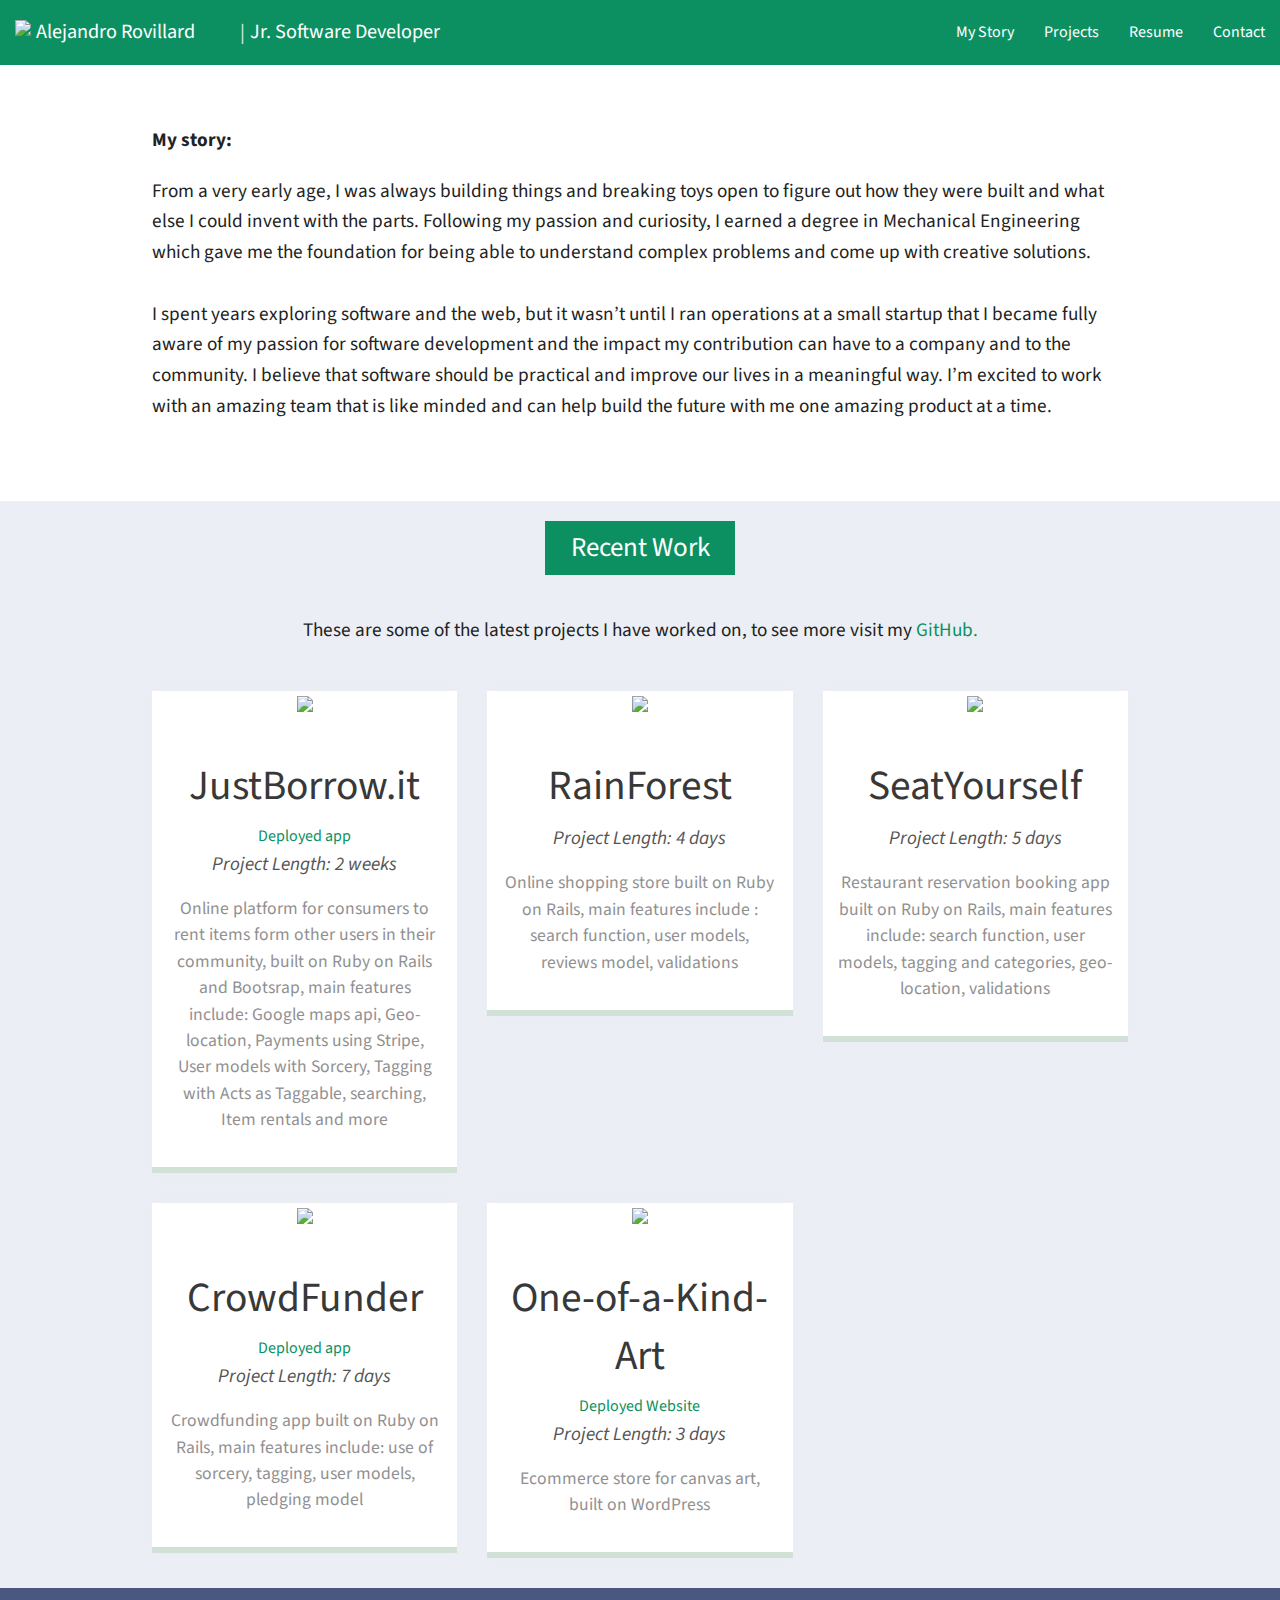
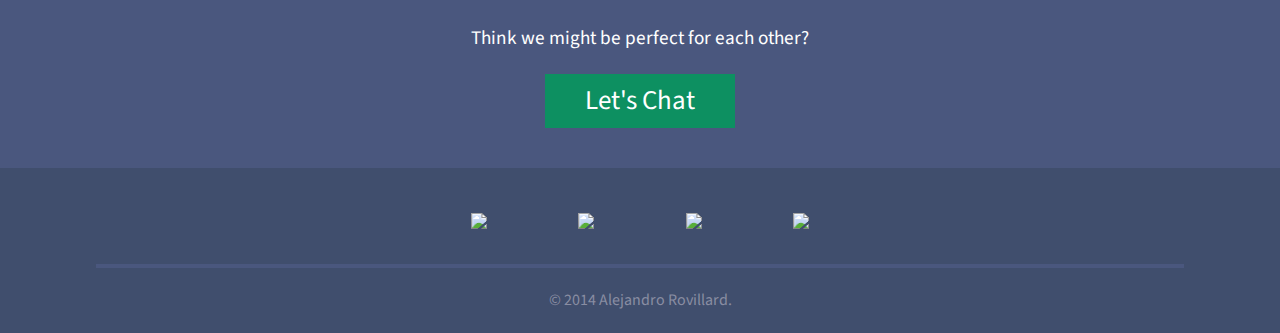
==== index.html @ 22dba18c "first commit" ====
<!DOCTYPE html>
<html class="no-js" lang="en" >
  <head>
    <title>Alejandro Rovillard's portfolio</title>
    <meta charset="utf-8">
    <meta name="viewport" content="width=device-width, initial-scale=1.0"/>
    <link rel="shortcut icon" type="image/x-icon" href="http://i745.photobucket.com/albums/xx99/arovillard/ale_favicon_25x25_2_zps5f5c87a9.png" />
    <link href='http://fonts.googleapis.com/css?family=Source+Sans+Pro:300,400,600' rel='stylesheet' type='text/css'>
    <link rel="stylesheet" href="css/normalize.css">
    <link rel="stylesheet" href="css/foundation.mini.css">
    <link rel="stylesheet" href="css/foundation.css">
    <link rel="stylesheet" href="css/app.css">
    <script src="http://ajax.googleapis.com/ajax/libs/jquery/1.11.0/jquery.min.js"></script>
    <script src="js/vendor/modernizr.js"></script>
  </head>
  <body>

    <!-- start header section -->
  <div class="sticky">
    <nav class="top-bar" data-topbar >
      <ul class="title-area logo-ul">
        <!-- <li class="mypicture">
          <img class="profile-pic" src="./images/me.jpg">
        </li> -->
        <li class="name float left">
          <img class="logo-ale" src="http://i745.photobucket.com/albums/xx99/arovillard/ale_logo_100x50_zps76ef29b4.png">
            <h1><a href="index.html">Alejandro Rovillard</a></h1>
        </li>
        <li class="name pipe show-for-large-up float left ">
          <h1>|</h1>
        </li>
        <li class="name show-for-large-up left ">
          <h1><a>Jr. Software Developer</a></h1>
        </li>
        <li class="toggle-topbar menu-icon"><a href="#"></a></li>
      </ul>

      <section class="top-bar-section">
        <!-- Right Nav Section -->
        <ul class="right nav-ul">
          <li><a class="float-right margin-left" href="#my-story">My Story</a></li>
          <li><a href="#my-projects">Projects</a></li>
          <li><a  href="./resume/resume.html" target="_blank">Resume</a></li>
          <li><a  href="#contact-me">Contact</a></li>
        </ul>
      </section>
    </nav>
  </div>
<!-- end of header section -->
<img src="./img/mobilepagephoto1.png" class="show-for-small-only">
<!-- Start of about me -->

    <section class="row" name="my-story" id="my-story">
      <div class="col1">
        <div class="my-story show-for-medium-up">
          <p>
            <strong>My story:</strong>
          </p>
          <p>
            From a very early age, I was always building things and breaking toys open to figure out how they were built and what else I could invent with the parts. Following my passion and curiosity, I earned a degree in Mechanical Engineering which gave me the foundation for being able to understand complex problems and come up with creative solutions.<br><br>I spent years exploring software and the web, but it wasn’t until I ran operations at a small startup that I became fully aware of my passion for software development and the impact my contribution can have to a company and to the community. I believe that software should be practical and improve our lives in a meaningful way. I’m excited to work with an amazing team that is like minded and can help build the future with me one amazing product at a time.
          </p>
        </div>
        <div class="my-story-mobile show-for-small-only">
          <p>
            Hi, I'm Alejandro Rovillard, a Ruby on Rails and Front-end developer living in Toronto. See my <a href="#my-projects">latest work</a>, read my <a href="http://www.tumblr.com/blog/arovillard">thoughts about coding</a> and follow me on twitter <a href="https://twitter.com/arovillard">@arovillard</a>.
          </p>
        </div>
      </div>
    </section>
    <!-- end of about me section -->

<!-- Start of projects  -->


    <section class="projects" id="my-projects">
      <div class="row">
        <div class="recent-projects-head">
          <h3>Recent Work</h3>
          <p>These are some of the latest projects I have worked on, to see more visit my <a href="http://github.com/arovillard">GitHub.</a></p>
        </div>
      </div>

      <div class="row">
        <ul class="small-block-grid-1 large-block-grid-3">
          <li>
            <div class="post-grid">
              <div class="profile-image"><img style=" max-width: 296px" src="http://i745.photobucket.com/albums/xx99/arovillard/ScreenShot2014-03-09at110835PM_zps809f2ce3.png"></div>
              <h4><a href="https://github.com/arovillard/justborrow" target="_blank">JustBorrow.it</a></h4>
              <a href="http://justborrowit.herokuapp.com" target="_blank">Deployed app</a>
              <label>Project Length: 2 weeks</label>
              <p>Online platform for consumers to rent items form other users in their community, built on Ruby on Rails and Bootsrap, main features include: Google maps api, Geo-location, Payments using Stripe, User models with Sorcery, Tagging with Acts as Taggable, searching, Item rentals and more</p>
            </div>
          </li>
          <li>
            <div class="post-grid">
              <div class="profile-image"><img style=" max-width: 296px" src="http://i745.photobucket.com/albums/xx99/arovillard/rainforest_zps61410afb.png"></div>
              <h4><a href="https://github.com/arovillard/rainforest" target="_blank">RainForest</a></h4>
              <label>Project Length: 4 days</label>
              <p>Online shopping store built on Ruby on Rails, main features include : search function, user models, reviews model, validations</p>
            </div>
          </li>
          <li>
            <div class="post-grid">
              <div class="profile-image"><img style=" max-width: 296px" src="http://i745.photobucket.com/albums/xx99/arovillard/seatyourself_zpsd030236d.png"></div>
              <h4><a href="https://github.com/arovillard/seatyourself" target="_blank">SeatYourself</a></h4>
              <label>Project Length: 5 days</label>
              <p>Restaurant reservation booking app built on Ruby on Rails, main features include: search function, user models, tagging and categories, geo-location, validations</p>
            </div>
          </li>
          <li>
            <div class="post-grid">
              <div class="profile-image"><img style=" max-width: 296px" src="http://i745.photobucket.com/albums/xx99/arovillard/crowdfunder_zps36610ce6.png"></div>
              <h4><a href="https://github.com/countercheck/crowdfunder/commits?author=arovillard" target="_blank">CrowdFunder</a></h4>
              <a href="http://fast-hollows-9200.herokuapp.com/" target="_blank">Deployed app</a>
              <label>Project Length: 7 days</label>
              <p>Crowdfunding app built on Ruby on Rails, main features include: use of sorcery, tagging, user models, pledging model</p>
            </div>
          </li>
          <li>
            <div class="post-grid">
              <div class="profile-image"><img style=" max-width: 296px" src="http://i745.photobucket.com/albums/xx99/arovillard/ScreenShot2014-03-18at72847PM_zps5b514cce.png"></div>
              <h4><a href="http://oneofakindart.org" target="_blank">One-of-a-Kind-Art</a></h4>
              <a href="http://oneofakindart.org" target="_blank">Deployed Website</a>
              <label>Project Length: 3 days</label>
              <p>Ecommerce store for canvas art, built on WordPress</p>
            </div>
          </li>
        </ul>
      </div>
  </section>
  <!-- end of projects -->
  <section class="lets-chat">
    <div class="row">
          <div class="recent-projects-head">
            <p>Think we might be perfect for each other?</p>
            <a href="mailto:arovillard@gmail.com"><h3>Let's Chat</h3></a>
          </div>
        </div>
  </section>

    <!-- start of contact me -->
    <section class="contact" id="contact-me">
      <div class="row">
        <div class="contact-me-center">
          <ul class="small-block-grid-2 large-block-grid-4">
            <li>
              <a href="mailto:arovillard@gmail.com"><img src="http://i745.photobucket.com/albums/xx99/arovillard/email_icn_60x60_zps6b67350d.png"></a>
            </li>
            <li>
              <a href="http://github.com/arovillard"><img src="http://i745.photobucket.com/albums/xx99/arovillard/github_icn_60x60_zpsf07d4ca7.png"></a>
            </li>
            <li>
              <a href="http://www.tumblr.com/blog/arovillard"><img src="http://i745.photobucket.com/albums/xx99/arovillard/tumblr_icn_60x60_zps6d826bbd.png"></a>
            </li>
            <li>
              <a href="htt://www.linkedin.com/in/arovillard"><img src="http://i745.photobucket.com/albums/xx99/arovillard/linkedin_icn_60x60_zps12db68f8.png"></a>
            </li>
          </ul>
        </div>
      </div>
    </section>

    <!-- end of contact me  -->
<div class="breakline"><hr></div>
<!-- start of footer -->
    <section class="footer">
        <div class="copyright">
          <p class="copy">&copy; 2014 Alejandro Rovillard.</p>
        </div>
    </section>
    <!-- end of footer -->

  <script src="js/vendor/jquery.js"></script>
  <script src="js/foundation.min.js"></script>
  <script src="js/foundation/foundation.magellan.js"></script>
  <script>
    $(document).foundation();
      $(document).ready(function(){
      $('a[href*=#]').click(function() {
        if (location.pathname.replace(/^\//,'') == this.pathname.replace(/^\//,'')
        && location.hostname == this.hostname) {
          var $target = $(this.hash);
          $target = $target.length && $target
          || $('[name=' + this.hash.slice(1) +']');
          if ($target.length) {
            var targetOffset = $target.offset().top;
            $('html,body')
            .animate({scrollTop: targetOffset}, 1100);
           return false;
          }
        }
      });
    });
  </script>
  <script>
    (function(i,s,o,g,r,a,m){i['GoogleAnalyticsObject']=r;i[r]=i[r]||function(){
    (i[r].q=i[r].q||[]).push(arguments)},i[r].l=1*new Date();a=s.createElement(o),
    m=s.getElementsByTagName(o)[0];a.async=1;a.src=g;m.parentNode.insertBefore(a,m)
    })(window,document,'script','//www.google-analytics.com/analytics.js','ga');

    ga('create', 'UA-45853563-2', 'alejandrorovillard.com');
    ga('send', 'pageview');

  </script>
  </body>
</html>
---- css/app.css ----
*.{
    font-family: 'Source Sans Pro', sans-serif !important;
}

hr {
    margin: 0 auto;
    padding: 0;
    width: 85%;
    border: solid #4a577e;
    border-width: 4px 0 0;
    clear: both;
    height: 0;
}

.breakline {
    background-color: #404e6d;
}

.projects{
    text-align: center;
    background-color:#eceef5;
}

.projects p{
  font-size: 1.2rem;
  margin-bottom: 45px;
}

.lets-chat{
    text-align: center;
    background-color:#4a577e;
}

.lets-chat p{
    padding-top: 35px;
    font-size: 1.2rem;
    color: white;
}


.contact {
  background-color: #404e6d;
}

.contact-me-center {
    margin: auto;
}

.post-grid{
    float: left;
    text-align: center;
    background: #FFF;
    padding-bottom: 1em;
    box-shadow: 0px 0px 10px rgba(238, 238, 238, 0.08);
    border-bottom: 6px solid #d1e1d6;
    width: 100%;
}
.post-grid:nth-child(3){
    margin-right:0;
}
/*----recent-posts-head-----*/
.recent-posts-head{
    /*text-align:center;*/
    padding: 40px 0;

}
.recent-posts-head h3{
    color: #383838;
    font-size: 1.5em;
}
.recent-posts-head p{
    color: #383838;
    line-height: 1.5em;
    /*width: 50%;
    margin: 0 auto;*/
}
.post-grid span{
    background: #E9E9E9;
    width: 100%;
    padding: 4em 0px;
    display: block;
    cursor:pointer;
}
.post-grid span a{
    width: 80px;
    height: 80px;
    display: inline-block;
    background: url(../images/post-icon.png) no-repeat;
}
.post-grid h4 a{
    color: #383838;
    font-size: 1.8em;
    margin: 1em 0 0em 0;
    display: block;
}
.post-grid p{
    color: #909090;
    width: 90%;
    font-size: 1.1em;
    margin: 1em auto;
    line-height: 1.5em;
}
.post-grid label{
    color:#545454;
    font-size:1.2em;
    font-style:italic;
}

.contact-me-center {
    padding: 40px 0 0 0;
    width: 41%;
    margin: 0px auto 0px auto;
}

.contact-me-center li{
    text-align: center;
}

.contact-me-center h3 {
    float: left;
}

.contact-me {
    list-style-type: none;
    text-align: center;
}


.inline-list > li {
        display: inline;
        font-size: 20px;
        margin-bottom: 20px;
}

.contact-me li> a{
    padding: 5px;
    border-radius: 5px;
}

.recent-projects-head {
    line-height: 1.5em;
    font-size: 1.5em;
}
.recent-projects-head h3 {
    color: white;
    margin: 20px auto 40px auto;
    width: 190px;
    padding: 8px 0;
    background-color: #0d9061;
}

.my-story {
  padding: 60px 0;
}

.my-story p {
    font-size: 1.2rem;
}

.my-story-mobile {
  padding: 15px 0 45px 0;
}

.my-story-mobile p {
    text-align: center;
    font-size: 1.2rem;
    margin: auto;
    width: 80%;
}

.top-bar-section ul li > a {
    font-size: 1rem;
}

.pipe {
    padding-top: 10px;
    margin: 0 15px;
    opacity: 0.85;
}

.title {
    padding: 0 15px;
}

.name h1{
    font-size: 1.2rem;
    color: #fff;
}


.top-bar .toggle-topbar.menu-icon {
    margin-top: 15px;
    margin-right: 7px;
}

.row {
    padding-right: .75rem;
    padding-left: .75rem;
}

.footer{
    background-color: #404e6d;
}

.copyright p{
    color: #898da2;
    margin-bottom: 0;
    padding: 20px 0;
    text-align: center;
}

.logo-ale {
    max-width: 49px;
    float: left;
    margin: 20px 5px;
}

.logo-ul {
    padding-left: 10px !important;
}

.nav-ul {
}
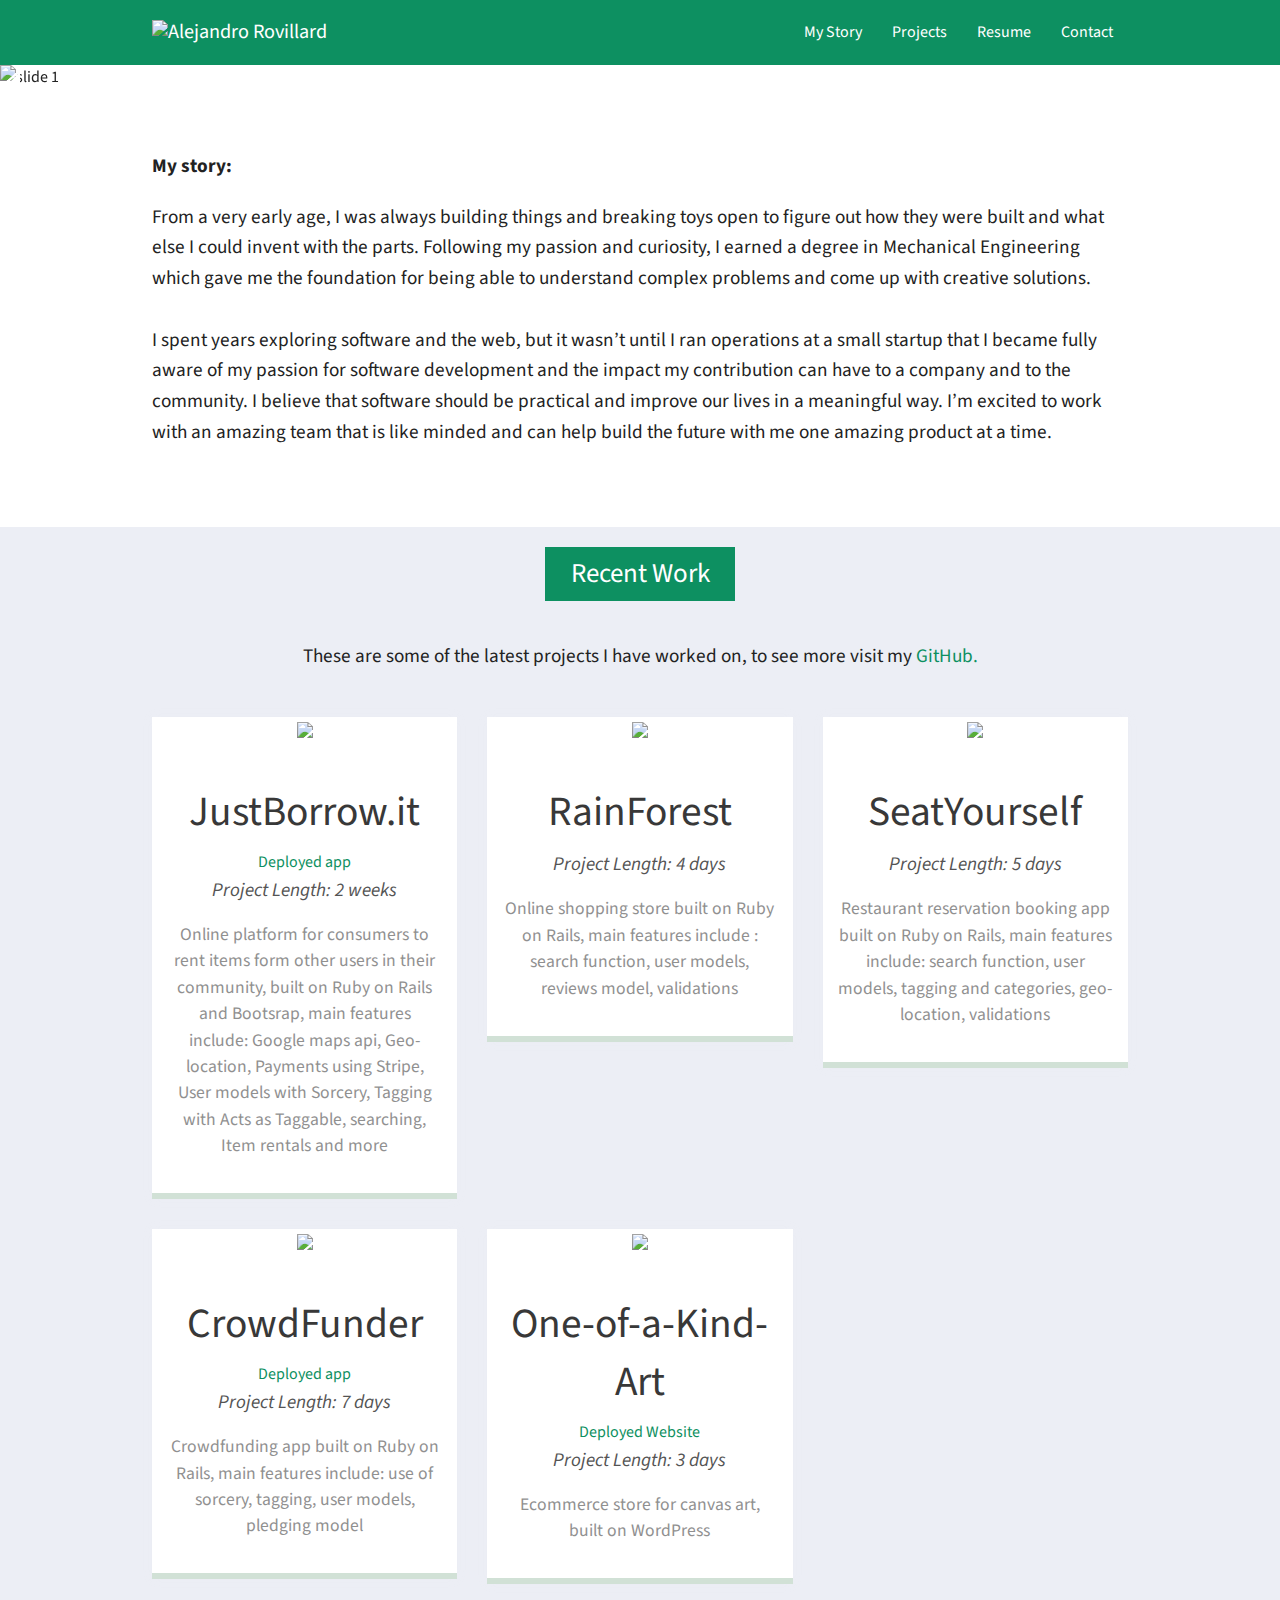
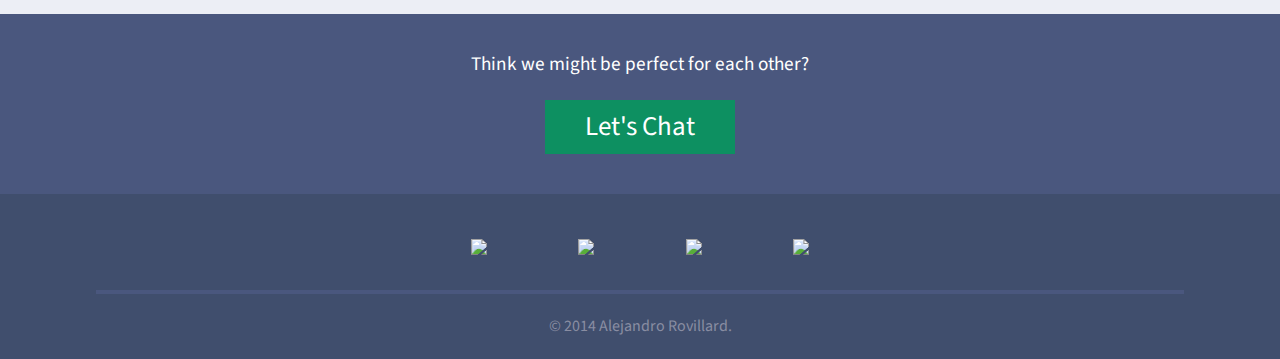
==== commit 041e759b: "add orbiter, fix nav anchor tags" ====
--- a/index.html
+++ b/index.html
@@ -16,8 +16,8 @@
   <body>
 
     <!-- start header section -->
-  <div class="sticky">
-    <nav class="top-bar" data-topbar >
+  <div class="sticky main-nav">
+    <nav class="top-bar row" data-topbar >
       <ul class="title-area logo-ul">
         <!-- <li class="mypicture">
           <img class="profile-pic" src="./images/me.jpg">
@@ -26,12 +26,12 @@
           <img class="logo-ale" src="http://i745.photobucket.com/albums/xx99/arovillard/ale_logo_100x50_zps76ef29b4.png">
             <h1><a href="index.html">Alejandro Rovillard</a></h1>
         </li>
-        <li class="name pipe show-for-large-up float left ">
+        <!-- <li class="name pipe show-for-large-up float left ">
           <h1>|</h1>
         </li>
         <li class="name show-for-large-up left ">
           <h1><a>Jr. Software Developer</a></h1>
-        </li>
+        </li> -->
         <li class="toggle-topbar menu-icon"><a href="#"></a></li>
       </ul>
 
@@ -49,6 +49,26 @@
 <!-- end of header section -->
 <img src="./img/mobilepagephoto1.png" class="show-for-small-only">
 <!-- Start of about me -->
+<ul class="example-orbit hide-for-small" data-orbit>
+  <li>
+    <img src="https://s3-us-west-2.amazonaws.com/profilesiteale/ale_boat.jpg" alt="slide 1" />
+    <!-- <div class="orbit-caption">
+      Caption One.
+    </div> -->
+  </li>
+  <li>
+    <img src="https://s3-us-west-2.amazonaws.com/profilesiteale/ale_car.jpg" alt="slide 2" />
+    <!-- <div class="orbit-caption">
+      Caption Two.
+    </div> -->
+  </li>
+  <li>
+    <img src="https://s3-us-west-2.amazonaws.com/profilesiteale/ale_lake.jpg" alt="slide 3" />
+    <!-- <div class="orbit-caption">
+      Caption Three.
+    </div>
+ -->  </li>
+</ul>
 
     <section class="row" name="my-story" id="my-story">
       <div class="col1">
@@ -171,26 +191,42 @@
     <!-- end of footer -->
 
   <script src="js/vendor/jquery.js"></script>
-  <script src="js/foundation.min.js"></script>
+  <script src="js/foundation/foundation.js"></script>
+  <script src="js/foundation/foundation.orbit.js"></script>
+  <script src="js/foundation/foundation.topbar.js"></script>
   <script src="js/foundation/foundation.magellan.js"></script>
+  <script type="text/javascript">
+  $(document).foundation({
+            orbit: {
+              animation: 'fade', // Sets the type of animation used for transitioning between slides, can also be 'fade'
+              timer_speed: 7000, // Sets the amount of time in milliseconds before transitioning a slide
+              pause_on_hover: false,
+              bullets: false,
+              circular: true,
+              next_on_click: true,
+              timer: false,
+              slide_number: false,
+            }
+          });
+   $(document).foundation();
+  </script>
   <script>
-    $(document).foundation();
       $(document).ready(function(){
-      $('a[href*=#]').click(function() {
-        if (location.pathname.replace(/^\//,'') == this.pathname.replace(/^\//,'')
-        && location.hostname == this.hostname) {
-          var $target = $(this.hash);
-          $target = $target.length && $target
-          || $('[name=' + this.hash.slice(1) +']');
-          if ($target.length) {
-            var targetOffset = $target.offset().top;
-            $('html,body')
-            .animate({scrollTop: targetOffset}, 1100);
-           return false;
+        $('a[href*=#]').click(function() {
+          if (location.pathname.replace(/^\//,'') == this.pathname.replace(/^\//,'')
+          && location.hostname == this.hostname) {
+            var $target = $(this.hash);
+            $target = $target.length && $target
+            || $('[name=' + this.hash.slice(1) +']');
+            if ($target.length) {
+              var targetOffset = $target.offset().top;
+              $('html,body')
+              .animate({scrollTop: targetOffset}, 1100);
+             return false;
+            }
           }
-        }
+        });
       });
-    });
   </script>
   <script>
     (function(i,s,o,g,r,a,m){i['GoogleAnalyticsObject']=r;i[r]=i[r]||function(){
--- a/css/app.css
+++ b/css/app.css
@@ -212,12 +212,9 @@
 .logo-ale {
     max-width: 49px;
     float: left;
-    margin: 20px 5px;
-}
-
-.logo-ul {
-    padding-left: 10px !important;
-}
-
-.nav-ul {
-}
+    margin: 20px 0;
+}
+
+.main-nav {
+    background-color: #0d9061;
+}
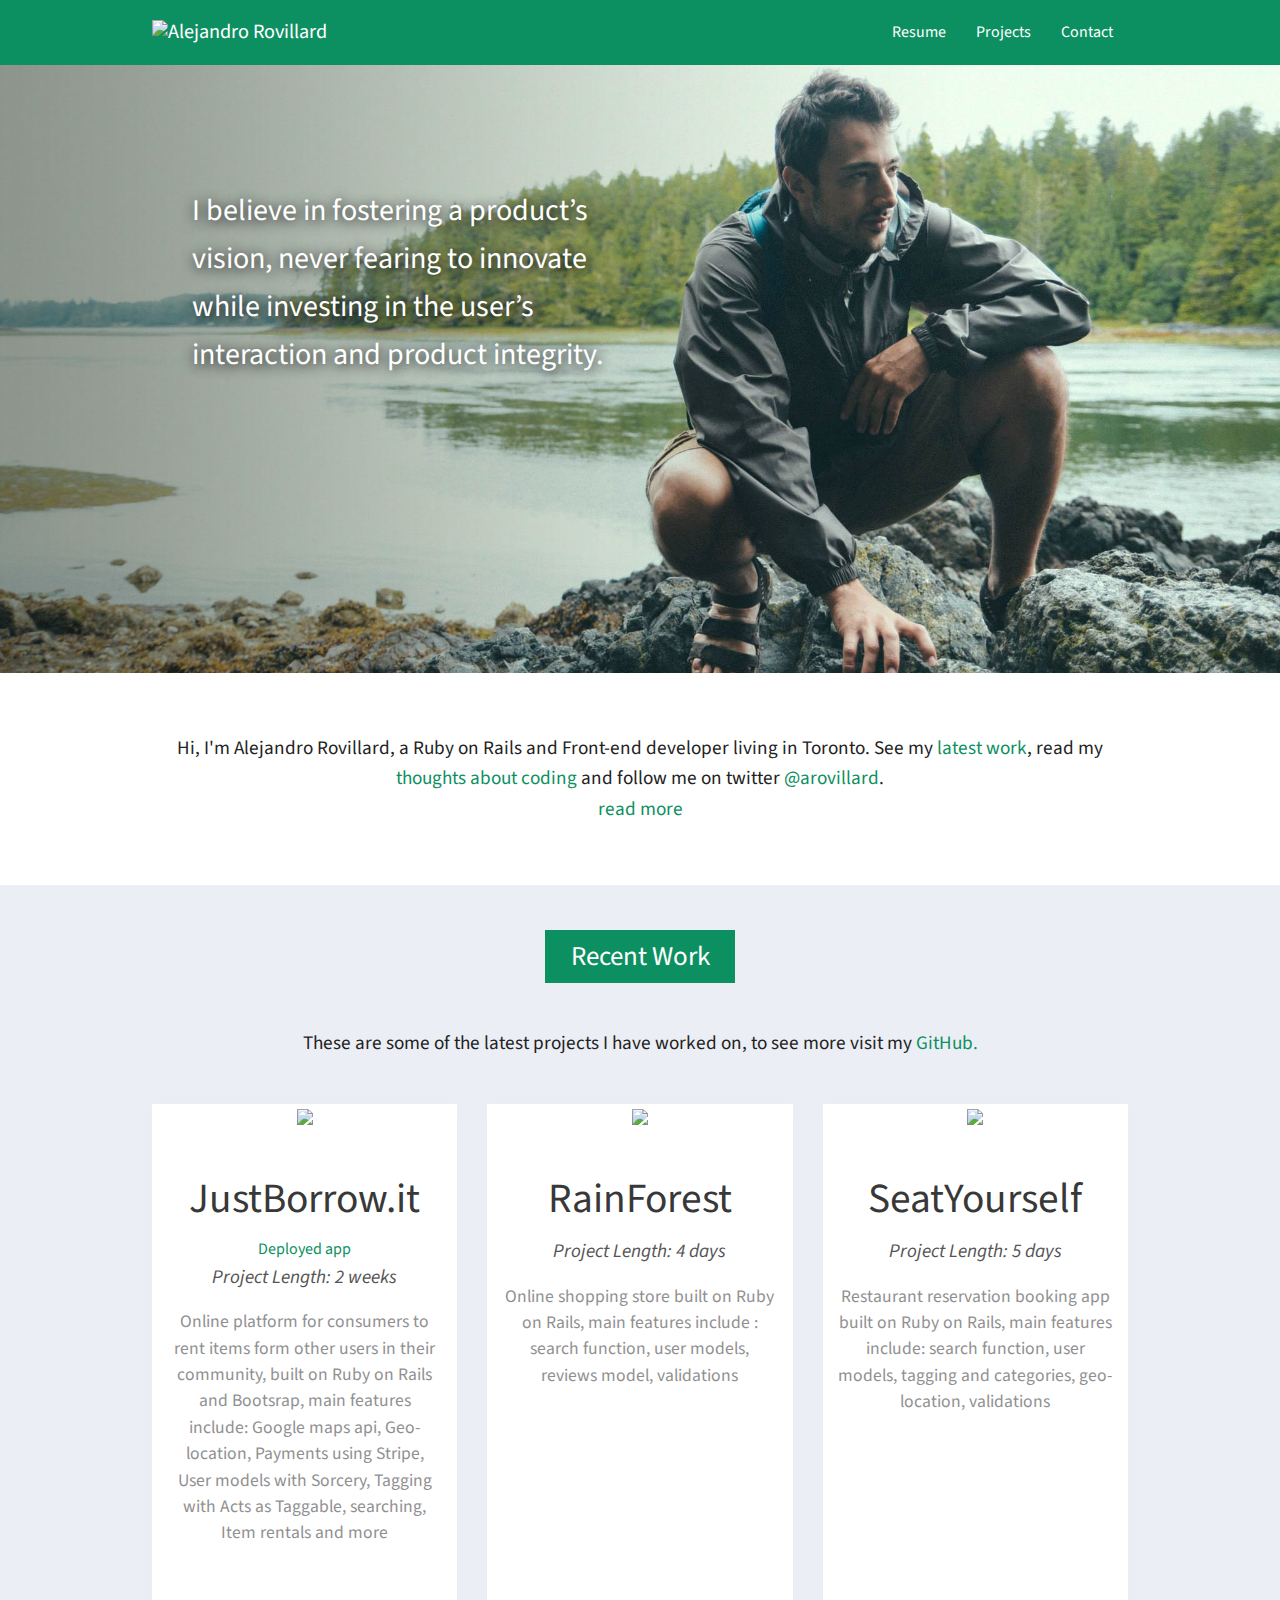
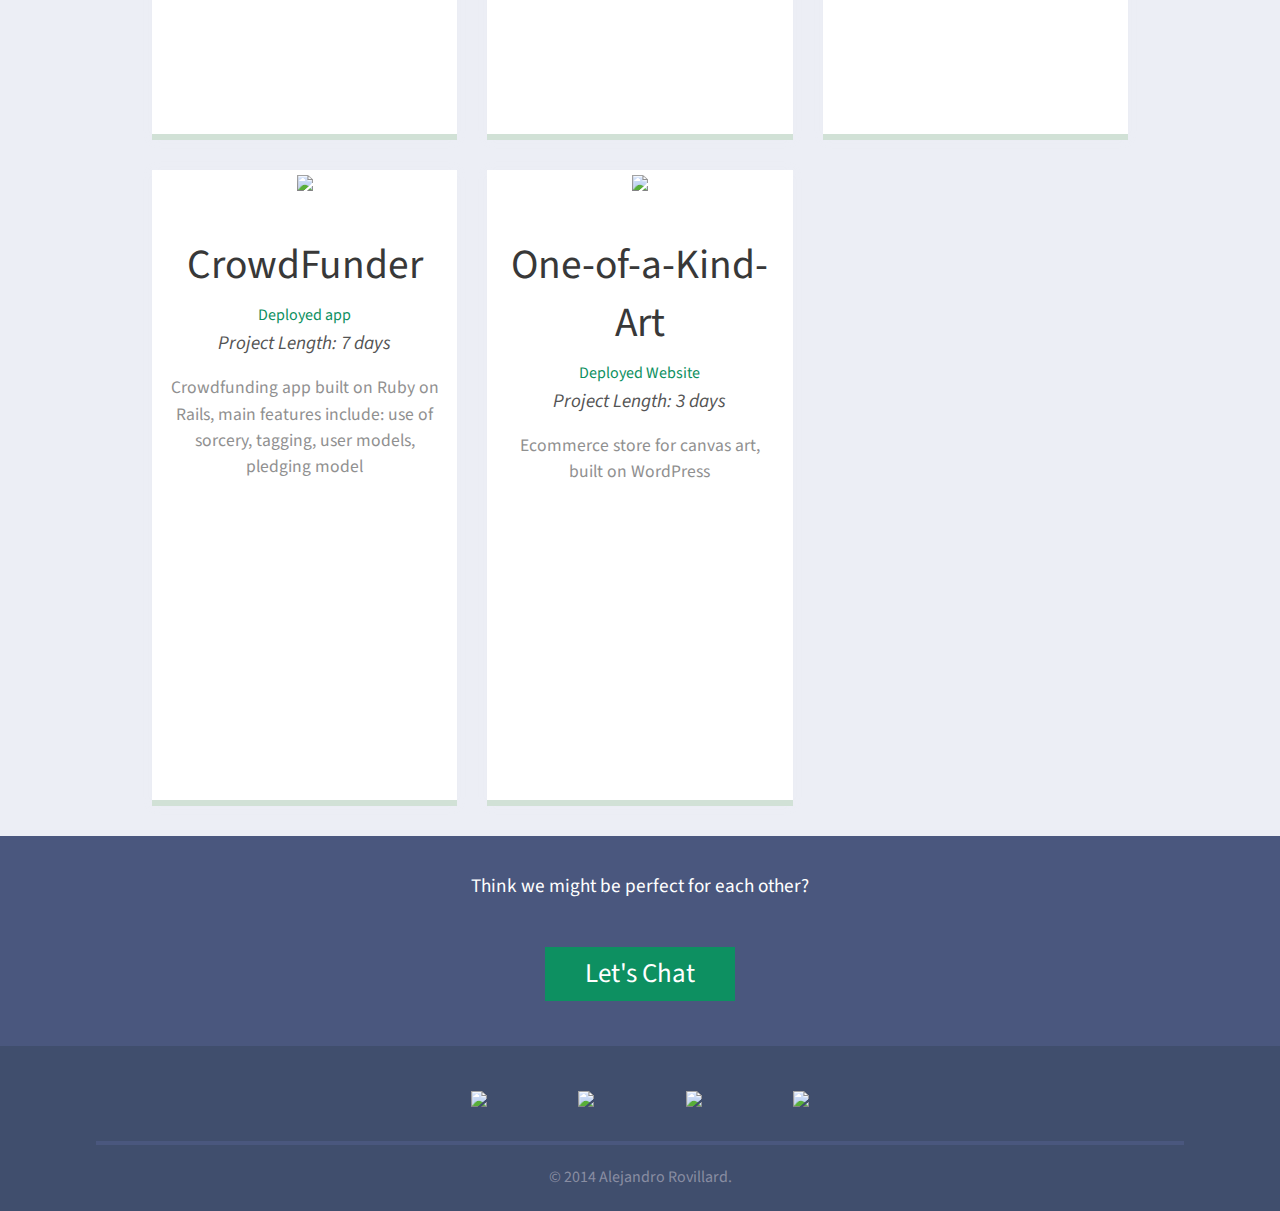
==== commit 8576ca12: "add tagline, read-more, read-less with Jquery" ====
--- a/index.html
+++ b/index.html
@@ -7,91 +7,66 @@
     <link rel="shortcut icon" type="image/x-icon" href="http://i745.photobucket.com/albums/xx99/arovillard/ale_favicon_25x25_2_zps5f5c87a9.png" />
     <link href='http://fonts.googleapis.com/css?family=Source+Sans+Pro:300,400,600' rel='stylesheet' type='text/css'>
     <link rel="stylesheet" href="css/normalize.css">
-    <link rel="stylesheet" href="css/foundation.mini.css">
     <link rel="stylesheet" href="css/foundation.css">
     <link rel="stylesheet" href="css/app.css">
     <script src="http://ajax.googleapis.com/ajax/libs/jquery/1.11.0/jquery.min.js"></script>
     <script src="js/vendor/modernizr.js"></script>
   </head>
   <body>
-
     <!-- start header section -->
-  <div class="sticky main-nav">
-    <nav class="top-bar row" data-topbar >
-      <ul class="title-area logo-ul">
-        <!-- <li class="mypicture">
-          <img class="profile-pic" src="./images/me.jpg">
-        </li> -->
-        <li class="name float left">
-          <img class="logo-ale" src="http://i745.photobucket.com/albums/xx99/arovillard/ale_logo_100x50_zps76ef29b4.png">
-            <h1><a href="index.html">Alejandro Rovillard</a></h1>
-        </li>
-        <!-- <li class="name pipe show-for-large-up float left ">
-          <h1>|</h1>
-        </li>
-        <li class="name show-for-large-up left ">
-          <h1><a>Jr. Software Developer</a></h1>
-        </li> -->
-        <li class="toggle-topbar menu-icon"><a href="#"></a></li>
-      </ul>
-
-      <section class="top-bar-section">
-        <!-- Right Nav Section -->
-        <ul class="right nav-ul">
-          <li><a class="float-right margin-left" href="#my-story">My Story</a></li>
-          <li><a href="#my-projects">Projects</a></li>
-          <li><a  href="./resume/resume.html" target="_blank">Resume</a></li>
-          <li><a  href="#contact-me">Contact</a></li>
+    <div class="sticky main-nav">
+      <nav class="top-bar row" data-topbar >
+        <ul class="title-area logo-ul">
+          <li class="name float left">
+            <img class="logo-ale" src="http://i745.photobucket.com/albums/xx99/arovillard/ale_logo_100x50_zps76ef29b4.png">
+              <h1><a href="index.html">Alejandro Rovillard</a></h1>
+          </li>
+          <li class="toggle-topbar menu-icon"><a href="#"></a></li>
         </ul>
-      </section>
-    </nav>
-  </div>
+
+        <section class="top-bar-section">
+          <!-- Right Nav Section -->
+          <ul class="right nav-ul">
+<!--             <li><a class="float-right margin-left" href="#my-story">My Story</a></li> -->
+            <li><a  href="./resume/resume.html" target="_blank">Resume</a></li>
+            <li><a href="#my-projects">Projects</a></li>
+            <li><a  href="#contact-me">Contact</a></li>
+          </ul>
+        </section>
+      </nav>
+    </div>
 <!-- end of header section -->
-<img src="./img/mobilepagephoto1.png" class="show-for-small-only">
-<!-- Start of about me -->
-<ul class="example-orbit hide-for-small" data-orbit>
-  <li>
-    <img src="https://s3-us-west-2.amazonaws.com/profilesiteale/ale_boat.jpg" alt="slide 1" />
-    <!-- <div class="orbit-caption">
-      Caption One.
-    </div> -->
-  </li>
-  <li>
-    <img src="https://s3-us-west-2.amazonaws.com/profilesiteale/ale_car.jpg" alt="slide 2" />
-    <!-- <div class="orbit-caption">
-      Caption Two.
-    </div> -->
-  </li>
-  <li>
-    <img src="https://s3-us-west-2.amazonaws.com/profilesiteale/ale_lake.jpg" alt="slide 3" />
-    <!-- <div class="orbit-caption">
-      Caption Three.
-    </div>
- -->  </li>
-</ul>
+    <section>
+      <div class="image-mobile show-for-small-only">
+        <img src="./img/mobilepagephoto1.png">
+      </div>
+      <div class="image-large hide-for-small">
+        <img src="./img/ale_lake1.jpg">
+        <div class="lema">
+          <p>I believe in fostering a product’s vision, never fearing to innovate while investing in the user’s interaction and product integrity.</p>
+        </div>
+      </div>
+    </section>
 
     <section class="row" name="my-story" id="my-story">
-      <div class="col1">
-        <div class="my-story show-for-medium-up">
+      <div class="">
+        <div class="my-story-mobile">
           <p>
-            <strong>My story:</strong>
+            Hi, I'm Alejandro Rovillard, a Ruby on Rails and Front-end developer living in Toronto. See my <a href="#my-projects">latest work</a>, read my <a href="http://www.tumblr.com/blog/arovillard">thoughts about coding</a> and follow me on twitter <a href="https://twitter.com/arovillard">@arovillard</a>.
           </p>
+          <p id="read-more"><a>read more</a></p>
+          <p id="read-less" class="hide"><a>read less</a></p>
+        </div>
+        <div id="my-story-hidden" class="my-story hide">
           <p>
             From a very early age, I was always building things and breaking toys open to figure out how they were built and what else I could invent with the parts. Following my passion and curiosity, I earned a degree in Mechanical Engineering which gave me the foundation for being able to understand complex problems and come up with creative solutions.<br><br>I spent years exploring software and the web, but it wasn’t until I ran operations at a small startup that I became fully aware of my passion for software development and the impact my contribution can have to a company and to the community. I believe that software should be practical and improve our lives in a meaningful way. I’m excited to work with an amazing team that is like minded and can help build the future with me one amazing product at a time.
           </p>
         </div>
-        <div class="my-story-mobile show-for-small-only">
-          <p>
-            Hi, I'm Alejandro Rovillard, a Ruby on Rails and Front-end developer living in Toronto. See my <a href="#my-projects">latest work</a>, read my <a href="http://www.tumblr.com/blog/arovillard">thoughts about coding</a> and follow me on twitter <a href="https://twitter.com/arovillard">@arovillard</a>.
-          </p>
-        </div>
       </div>
     </section>
     <!-- end of about me section -->
 
 <!-- Start of projects  -->
-
-
     <section class="projects" id="my-projects">
       <div class="row">
         <div class="recent-projects-head">
@@ -209,6 +184,18 @@
             }
           });
    $(document).foundation();
+
+   $("#read-more").on("click", function(){
+    $("#my-story-hidden").removeClass("hide");
+    $("#read-more").addClass("hide")
+    $("#read-less").removeClass("hide")
+   });
+
+   $("#read-less").on("click", function(){
+    $("#my-story-hidden").addClass("hide");
+    $("#read-more").removeClass("hide")
+    $("#read-less").addClass("hide")
+   });
   </script>
   <script>
       $(document).ready(function(){
@@ -232,7 +219,7 @@
     (function(i,s,o,g,r,a,m){i['GoogleAnalyticsObject']=r;i[r]=i[r]||function(){
     (i[r].q=i[r].q||[]).push(arguments)},i[r].l=1*new Date();a=s.createElement(o),
     m=s.getElementsByTagName(o)[0];a.async=1;a.src=g;m.parentNode.insertBefore(a,m)
-    })(window,document,'script','//www.google-analytics.com/analytics.js','ga');
+    })(window,document,'script','http://www.google-analytics.com/analytics.js','ga');
 
     ga('create', 'UA-45853563-2', 'alejandrorovillard.com');
     ga('send', 'pageview');
--- a/css/app.css
+++ b/css/app.css
@@ -54,6 +54,7 @@
     box-shadow: 0px 0px 10px rgba(238, 238, 238, 0.08);
     border-bottom: 6px solid #d1e1d6;
     width: 100%;
+    height:636px
 }
 .post-grid:nth-child(3){
     margin-right:0;
@@ -143,29 +144,30 @@
 }
 .recent-projects-head h3 {
     color: white;
-    margin: 20px auto 40px auto;
+    margin: 45px auto 45px auto;
     width: 190px;
     padding: 8px 0;
     background-color: #0d9061;
 }
 
 .my-story {
-  padding: 60px 0;
+  padding: 0 0 60px 0;
 }
 
 .my-story p {
     font-size: 1.2rem;
+    margin-bottom: 0;
+    text-align: center;
 }
 
 .my-story-mobile {
-  padding: 15px 0 45px 0;
+  padding: 60px 0 60px 0;
 }
 
 .my-story-mobile p {
     text-align: center;
     font-size: 1.2rem;
     margin: auto;
-    width: 80%;
 }
 
 .top-bar-section ul li > a {
@@ -218,3 +220,66 @@
 .main-nav {
     background-color: #0d9061;
 }
+
+.orbit-container .orbit-slides-container > * .orbit-caption {
+        top: 30%;
+        left: 80%;
+        font-size: 1.5rem; }
+
+.orbit-left{
+        top: 30% !important;
+        left: 20% !important;
+}
+
+.image-large {
+  position: relative;
+}
+
+.image-large img {
+
+}
+
+.lema p {
+  position: absolute;
+  top: 20%;
+  left: 15%;
+  font-size: 30px;
+  max-width: 450px;
+  color: #fff;
+  text-shadow: 1px 2px 13px #000;
+}
+
+.hide {
+  display: none;
+}
+
+@media only screen and (max-width: 1172px) {
+  .lema p {
+    left: 10%;
+  }
+}
+
+@media only screen and (max-width: 1037px) {
+  .lema p {
+    font-size: 24px;
+    max-width: 400px;
+    left: 4%;
+  }
+}
+@media only screen and (max-width: 820px) {
+  .lema p {
+    font-size: 24px;
+    max-width: 360px;
+    left: 4%;
+  }
+}
+@media only screen and (max-width: 740px) {
+  .lema p {
+    font-size: 24px;
+    max-width: 338px;
+    left: 4%;
+    top: 10%;
+  }
+}
+
+
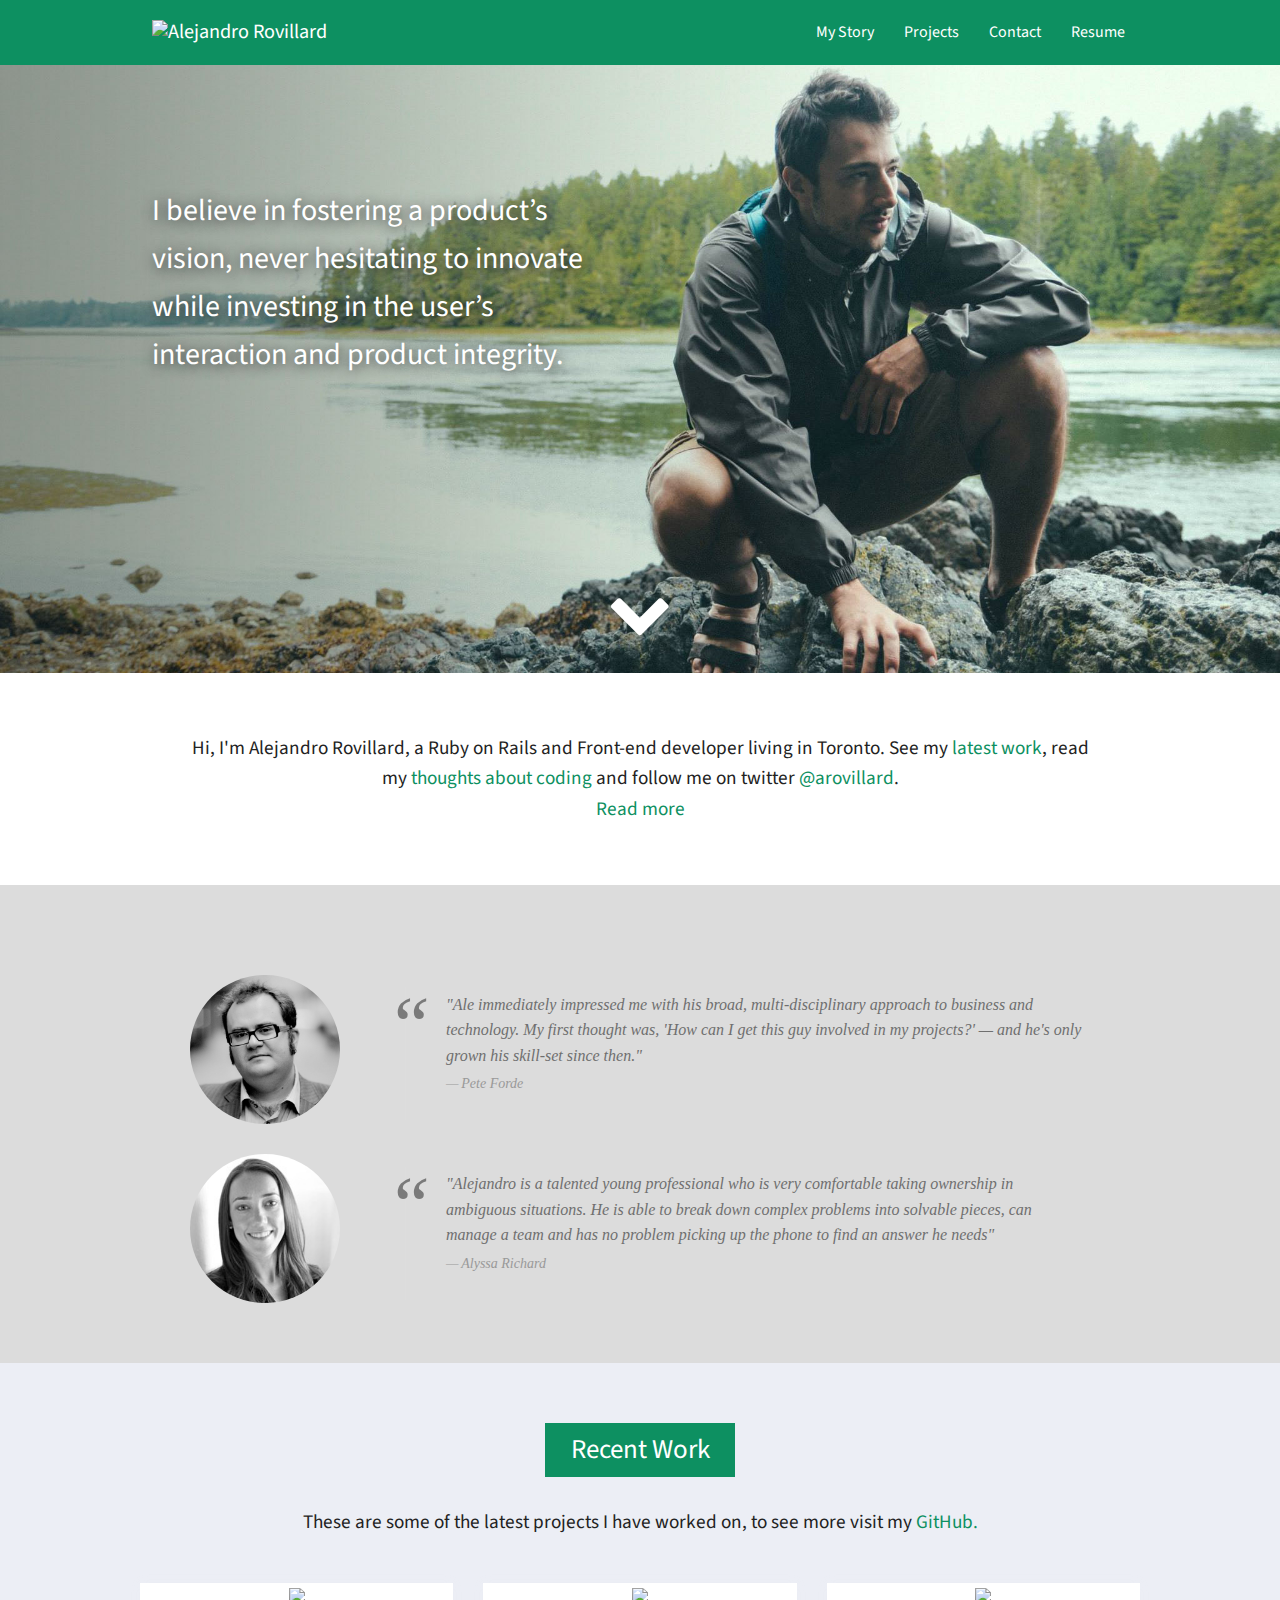
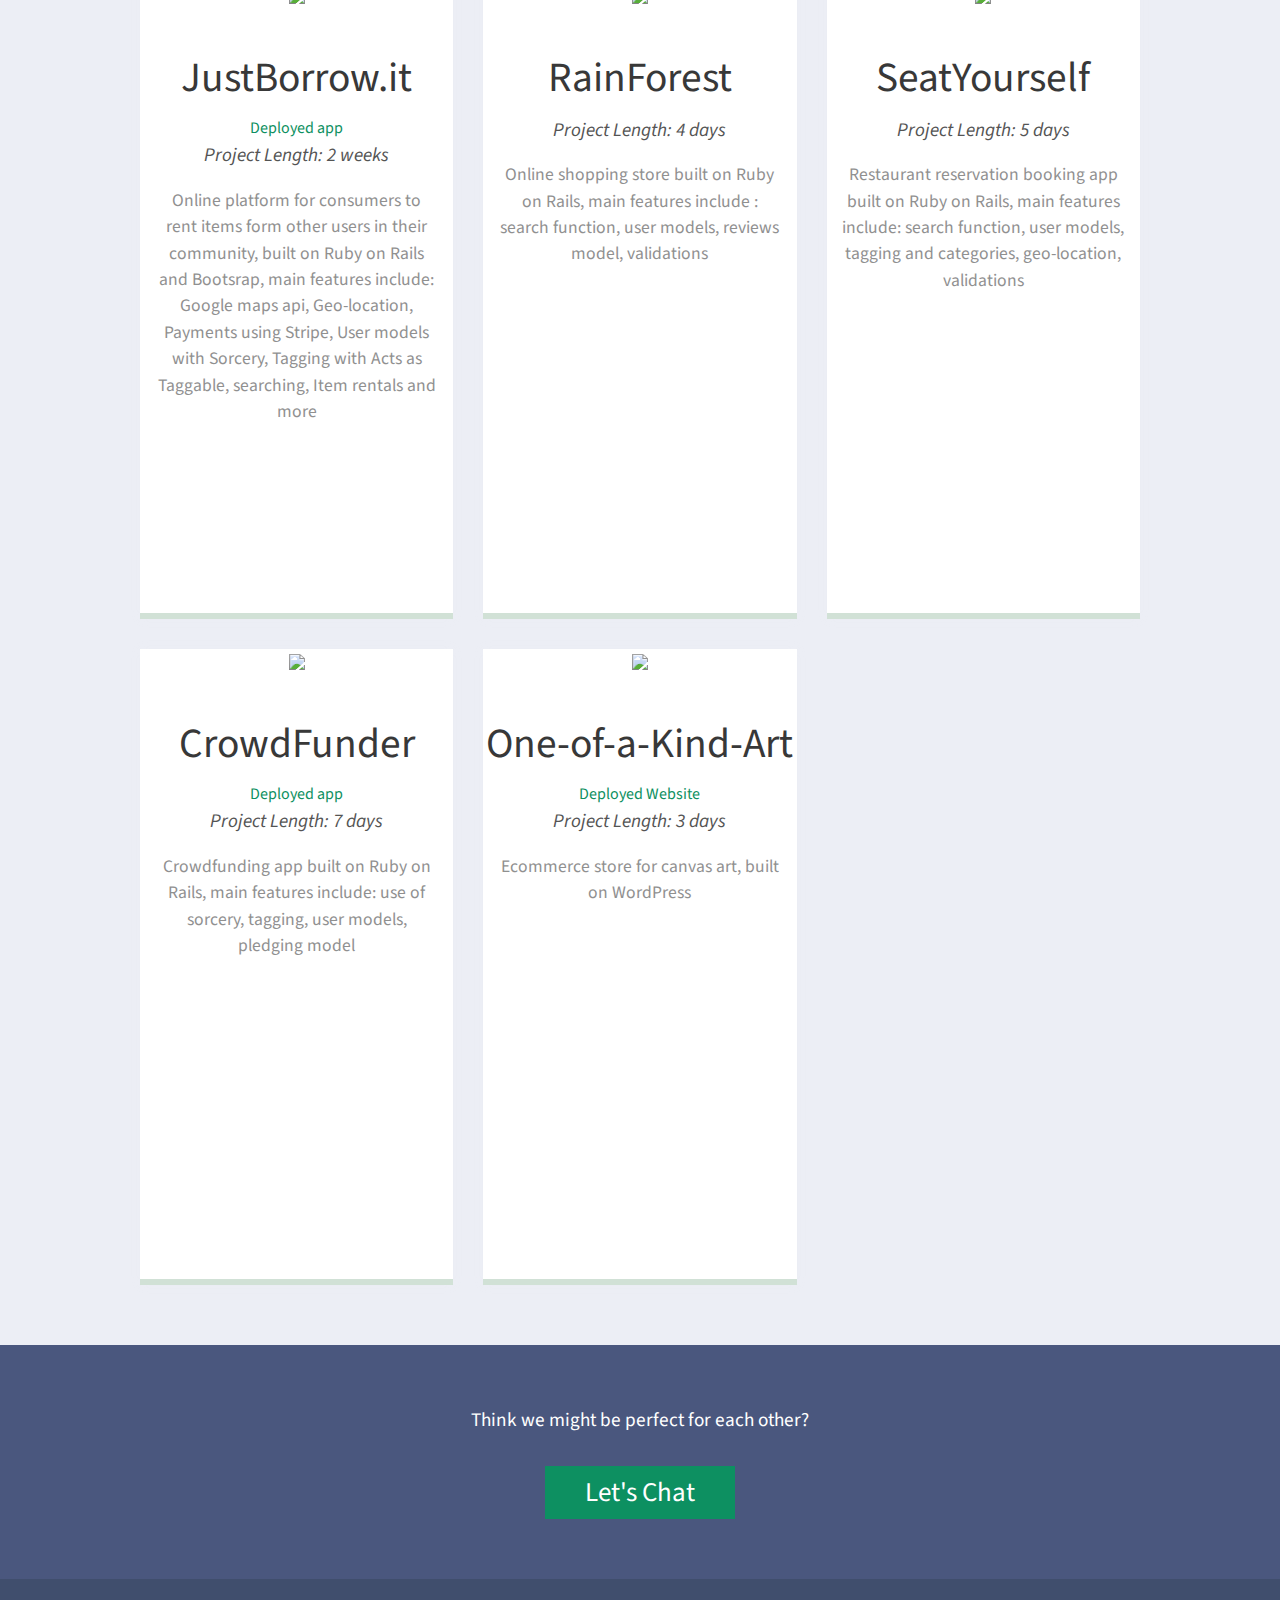
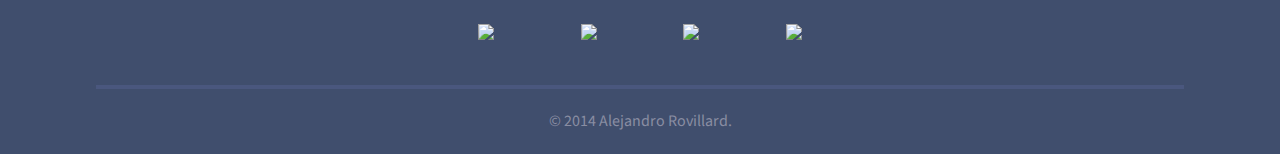
==== commit 28e052b1: "add testimonial" ====
--- a/index.html
+++ b/index.html
@@ -9,6 +9,7 @@
     <link rel="stylesheet" href="css/normalize.css">
     <link rel="stylesheet" href="css/foundation.css">
     <link rel="stylesheet" href="css/app.css">
+    <link href="http://netdna.bootstrapcdn.com/font-awesome/4.0.3/css/font-awesome.css" rel="stylesheet">
     <script src="http://ajax.googleapis.com/ajax/libs/jquery/1.11.0/jquery.min.js"></script>
     <script src="js/vendor/modernizr.js"></script>
   </head>
@@ -27,10 +28,10 @@
         <section class="top-bar-section">
           <!-- Right Nav Section -->
           <ul class="right nav-ul">
-<!--             <li><a class="float-right margin-left" href="#my-story">My Story</a></li> -->
-            <li><a  href="./resume/resume.html" target="_blank">Resume</a></li>
+            <li><a class="float-right margin-left" href="#my-story">My Story</a></li>
             <li><a href="#my-projects">Projects</a></li>
             <li><a  href="#contact-me">Contact</a></li>
+            <li><a  href="./resume/resume.html" target="_blank">Resume</a></li>
           </ul>
         </section>
       </nav>
@@ -42,36 +43,64 @@
       </div>
       <div class="image-large hide-for-small">
         <img src="./img/ale_lake1.jpg">
-        <div class="lema">
-          <p>I believe in fostering a product’s vision, never fearing to innovate while investing in the user’s interaction and product integrity.</p>
+        <div class="lema row">
+          <p>I believe in fostering a product’s vision, never hesitating to innovate while investing in the user’s interaction and product integrity.</p>
+        </div>
+        <div class="arrow-container">
+          <a href="#my-story"><div class="arrow-pic"><i class="fa fa-chevron-down fa-4x"></i></div></a>
         </div>
       </div>
     </section>
 
     <section class="row" name="my-story" id="my-story">
-      <div class="">
-        <div class="my-story-mobile">
-          <p>
-            Hi, I'm Alejandro Rovillard, a Ruby on Rails and Front-end developer living in Toronto. See my <a href="#my-projects">latest work</a>, read my <a href="http://www.tumblr.com/blog/arovillard">thoughts about coding</a> and follow me on twitter <a href="https://twitter.com/arovillard">@arovillard</a>.
-          </p>
-          <p id="read-more"><a>read more</a></p>
-          <p id="read-less" class="hide"><a>read less</a></p>
-        </div>
+      <div class="my-story-mobile">
+        <p>
+          Hi, I'm Alejandro Rovillard, a Ruby on Rails and Front-end developer living in Toronto. See my <a href="#my-projects" target="_blank">latest work</a>, read my <a href="http://www.tumblr.com/blog/arovillard" target="_blank">thoughts about coding</a> and follow me on twitter <a href="https://twitter.com/arovillard" target="_blank">@arovillard</a>.
+        </p>
+        <p id="read-more"><a>Read more</a></p>
         <div id="my-story-hidden" class="my-story hide">
           <p>
             From a very early age, I was always building things and breaking toys open to figure out how they were built and what else I could invent with the parts. Following my passion and curiosity, I earned a degree in Mechanical Engineering which gave me the foundation for being able to understand complex problems and come up with creative solutions.<br><br>I spent years exploring software and the web, but it wasn’t until I ran operations at a small startup that I became fully aware of my passion for software development and the impact my contribution can have to a company and to the community. I believe that software should be practical and improve our lives in a meaningful way. I’m excited to work with an amazing team that is like minded and can help build the future with me one amazing product at a time.
           </p>
+          <p id="read-less" class="hide"><a>Read less</a></p>
         </div>
       </div>
     </section>
     <!-- end of about me section -->
+
+<!-- Start of testimony  -->
+<section class="testimony">
+  <div class="row">
+    <div class="testimonies">
+      <div class="picture-quote small-12 medium-3 column">
+        <img src="./img/peteposes4x4.jpg">
+      </div>
+      <div class="testimony-text small-12 medium-9 column">
+        <blockquote><p>"Ale immediately impressed me with his broad, multi-disciplinary approach to business and technology. My first thought was, 'How can I get this guy involved in my projects?' — and he's only grown his skill-set since then." <br><cite>Pete Forde</cite></p></blockquote>
+      </div>
+    </div>
+    <div class="clear-both"></div>
+    <div class="testimonies">
+      <div class="picture-quote small-12 medium-3 column">
+        <img src="./img/profile-alyssa.jpg">
+      </div>
+      <div class="testimony-text small-12 medium-9 column">
+        <blockquote><p>"Alejandro is a talented young professional who is very comfortable taking ownership in ambiguous situations. He is able to break down complex problems into solvable pieces, can manage a team and has no problem picking up the phone to find an answer he needs" <br><cite>Alyssa Richard</cite></p></blockquote>
+      </div>
+    </div>
+  </div>
+</section>
+
+<!-- end of testimony section -->
+
+
 
 <!-- Start of projects  -->
     <section class="projects" id="my-projects">
       <div class="row">
         <div class="recent-projects-head">
-          <h3>Recent Work</h3>
-          <p>These are some of the latest projects I have worked on, to see more visit my <a href="http://github.com/arovillard">GitHub.</a></p>
+          <a href="https://github.com/arovillard?tab=repositories" target="_blank"><h3>Recent Work</h3></a>
+          <p>These are some of the latest projects I have worked on, to see more visit my <a href="http://github.com/arovillard" target="_blank">GitHub.</a></p>
         </div>
       </div>
 
@@ -126,7 +155,7 @@
   <!-- end of projects -->
   <section class="lets-chat">
     <div class="row">
-          <div class="recent-projects-head">
+          <div class="lets-chat-head">
             <p>Think we might be perfect for each other?</p>
             <a href="mailto:arovillard@gmail.com"><h3>Let's Chat</h3></a>
           </div>
@@ -142,7 +171,7 @@
               <a href="mailto:arovillard@gmail.com"><img src="http://i745.photobucket.com/albums/xx99/arovillard/email_icn_60x60_zps6b67350d.png"></a>
             </li>
             <li>
-              <a href="http://github.com/arovillard"><img src="http://i745.photobucket.com/albums/xx99/arovillard/github_icn_60x60_zpsf07d4ca7.png"></a>
+              <a href="https://github.com/arovillard?tab=repositories"><img src="http://i745.photobucket.com/albums/xx99/arovillard/github_icn_60x60_zpsf07d4ca7.png"></a>
             </li>
             <li>
               <a href="http://www.tumblr.com/blog/arovillard"><img src="http://i745.photobucket.com/albums/xx99/arovillard/tumblr_icn_60x60_zps6d826bbd.png"></a>
@@ -206,9 +235,9 @@
             $target = $target.length && $target
             || $('[name=' + this.hash.slice(1) +']');
             if ($target.length) {
-              var targetOffset = $target.offset().top;
+              var targetOffset = $target.offset().top - 65;
               $('html,body')
-              .animate({scrollTop: targetOffset}, 1100);
+              .animate({scrollTop: targetOffset}, 1300);
              return false;
             }
           }
--- a/css/app.css
+++ b/css/app.css
@@ -11,6 +11,9 @@
     clear: both;
     height: 0;
 }
+.clear-both{
+  clear: both;
+}
 
 .breakline {
     background-color: #404e6d;
@@ -19,6 +22,7 @@
 .projects{
     text-align: center;
     background-color:#eceef5;
+    padding-bottom: 30px;
 }
 
 .projects p{
@@ -32,7 +36,7 @@
 }
 
 .lets-chat p{
-    padding-top: 35px;
+    padding-top: 60px;
     font-size: 1.2rem;
     color: white;
 }
@@ -45,6 +49,38 @@
 .contact-me-center {
     margin: auto;
 }
+.contact-me-center {
+    padding: 30px 0 30px 0;
+    width: 41%;
+    margin: 0px auto 0px auto;
+}
+
+.contact-me-center li{
+    text-align: center;
+    padding: 10px !important;
+}
+
+.contact-me-center h3 {
+    float: left;
+}
+
+.contact-me {
+    list-style-type: none;
+    text-align: center;
+}
+
+
+.inline-list > li {
+        display: inline;
+        font-size: 20px;
+        margin-bottom: 20px;
+}
+
+.contact-me li> a{
+    padding: 5px;
+    border-radius: 5px;
+}
+
 
 .post-grid{
     float: left;
@@ -107,51 +143,40 @@
     font-style:italic;
 }
 
-.contact-me-center {
-    padding: 40px 0 0 0;
-    width: 41%;
-    margin: 0px auto 0px auto;
-}
-
-.contact-me-center li{
-    text-align: center;
-}
-
-.contact-me-center h3 {
-    float: left;
-}
-
-.contact-me {
-    list-style-type: none;
-    text-align: center;
-}
-
-
-.inline-list > li {
-        display: inline;
-        font-size: 20px;
-        margin-bottom: 20px;
-}
-
-.contact-me li> a{
-    padding: 5px;
-    border-radius: 5px;
-}
-
 .recent-projects-head {
     line-height: 1.5em;
     font-size: 1.5em;
 }
 .recent-projects-head h3 {
     color: white;
-    margin: 45px auto 45px auto;
+    margin: 60px auto 30px auto;
     width: 190px;
     padding: 8px 0;
     background-color: #0d9061;
 }
 
+.recent-projects-head h3:hover {
+    background-color: #077F53;
+}
+
+.lets-chat-head {
+    line-height: 1.5em;
+    font-size: 1.5em;
+}
+.lets-chat-head h3 {
+    color: white;
+    margin: 30px auto 60px auto;
+    width: 190px;
+    padding: 8px 0;
+    background-color: #0d9061;
+}
+
+.lets-chat-head h3:hover {
+    background-color: #077F53;
+}
+
 .my-story {
-  padding: 0 0 60px 0;
+  padding: 20px 0 0 0;
 }
 
 .my-story p {
@@ -168,7 +193,9 @@
     text-align: center;
     font-size: 1.2rem;
     margin: auto;
-}
+    max-width: 90%
+}
+
 
 .top-bar-section ul li > a {
     font-size: 1rem;
@@ -195,10 +222,10 @@
     margin-right: 7px;
 }
 
-.row {
+/*.row {
     padding-right: .75rem;
     padding-left: .75rem;
-}
+}*/
 
 .footer{
     background-color: #404e6d;
@@ -240,46 +267,138 @@
 }
 
 .lema p {
+  padding-left: 12px;
   position: absolute;
   top: 20%;
-  left: 15%;
-  font-size: 30px;
+/*  left: 15%;
+*/  font-size: 30px;
   max-width: 450px;
   color: #fff;
-  text-shadow: 1px 2px 13px #000;
+  text-shadow: 1px 2px 13px #313131;
 }
 
 .hide {
   display: none;
 }
 
+.arrow-container {
+  position: absolute;
+  left: 50%;
+  bottom: 30px;
+}
+
+.arrow-pic {
+  position: relative;
+  left: -50%;
+}
+
+.fa-chevron-down {
+  color: #fff;
+}
+
+.testimony {
+  background-color: #DCDCDC;
+  padding: 60px 0;
+}
+
+.testimonies {
+  overflow: hidden;
+  padding: 30px 0 0 0;
+}
+
+.testimony-text{
+  position: relative;
+  top: 8px;
+}
+
+.picture-quote {
+  text-align: center;
+}
+
+.text-centered {
+  text-align: c
+}
+
+.picture-quote img {
+  border-radius: 200px;
+  max-width: 150px;
+}
+
+blockquote {
+font-family: Georgia, serif;
+font-size: 18px;
+font-style: italic;
+margin: 0.25em 0;
+padding: 0.25em 40px;
+line-height: 1.45;
+position: relative;
+color: #383838;
+}
+
+blockquote:before {
+display: block;
+content: "\201C";
+font-size: 80px;
+position: absolute;
+left: -20px;
+top: -20px;
+color: #7a7a7a;
+}
+blockquote cite {
+color: #999999;
+font-size: 14px;
+display: block;
+margin-top: 5px;
+}
+
+blockquote cite:before {
+content: "\2014 \2009";
+}
+
+
 @media only screen and (max-width: 1172px) {
   .lema p {
-    left: 10%;
+    padding-left: 12px;
   }
 }
 
 @media only screen and (max-width: 1037px) {
   .lema p {
+    padding-left: 12px;
     font-size: 24px;
     max-width: 400px;
-    left: 4%;
   }
 }
 @media only screen and (max-width: 820px) {
   .lema p {
+    padding-left: 12px;
     font-size: 24px;
     max-width: 360px;
-    left: 4%;
+  }
+  .fa-4x{
+  font-size: 3em !important;
   }
 }
 @media only screen and (max-width: 740px) {
   .lema p {
+    padding-left: 12px;
     font-size: 24px;
     max-width: 338px;
-    left: 4%;
     top: 10%;
   }
-}
-
-
+
+  .testimony-text {
+  top: 10%;
+}
+
+  @media only screen and (max-width: 640px) {
+   .picture p {
+    text-align: center;
+    margin: 0
+  }
+  .pete{
+    max-width: 200px;
+  }
+}
+
+
